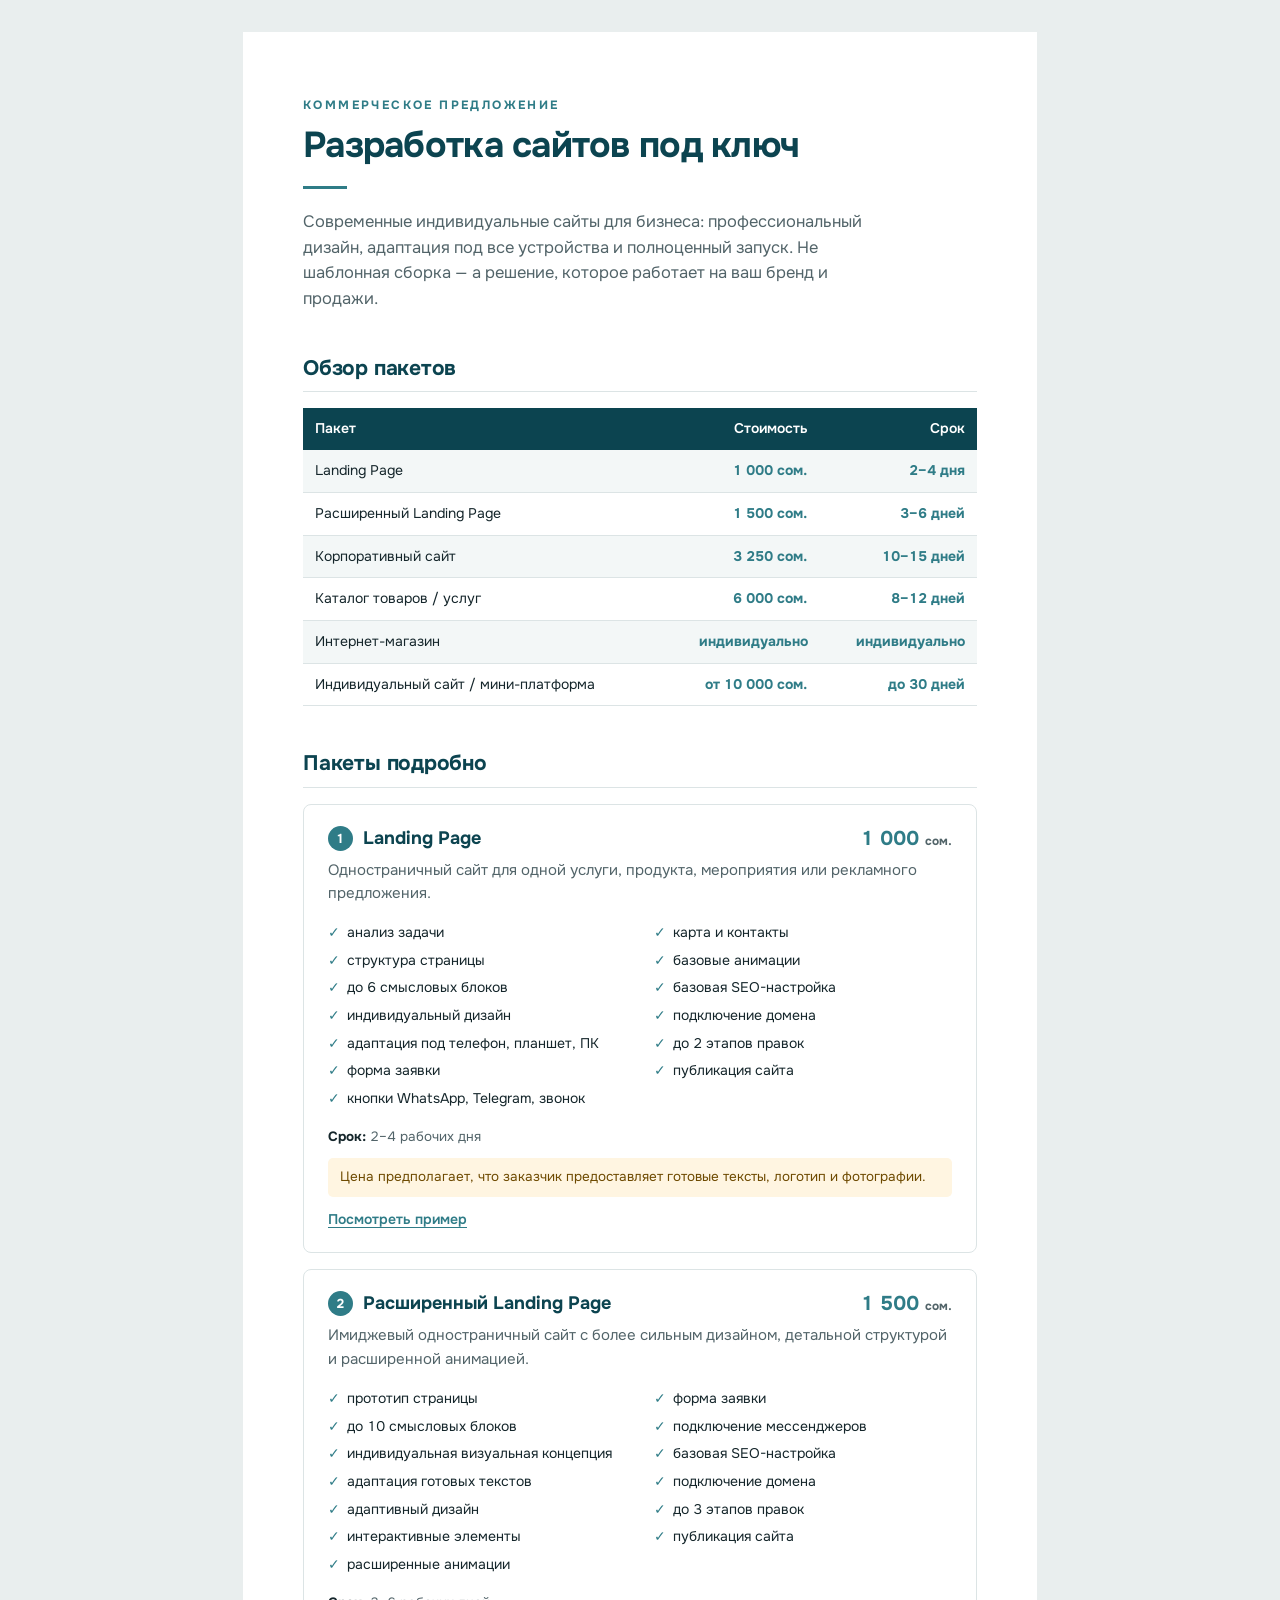
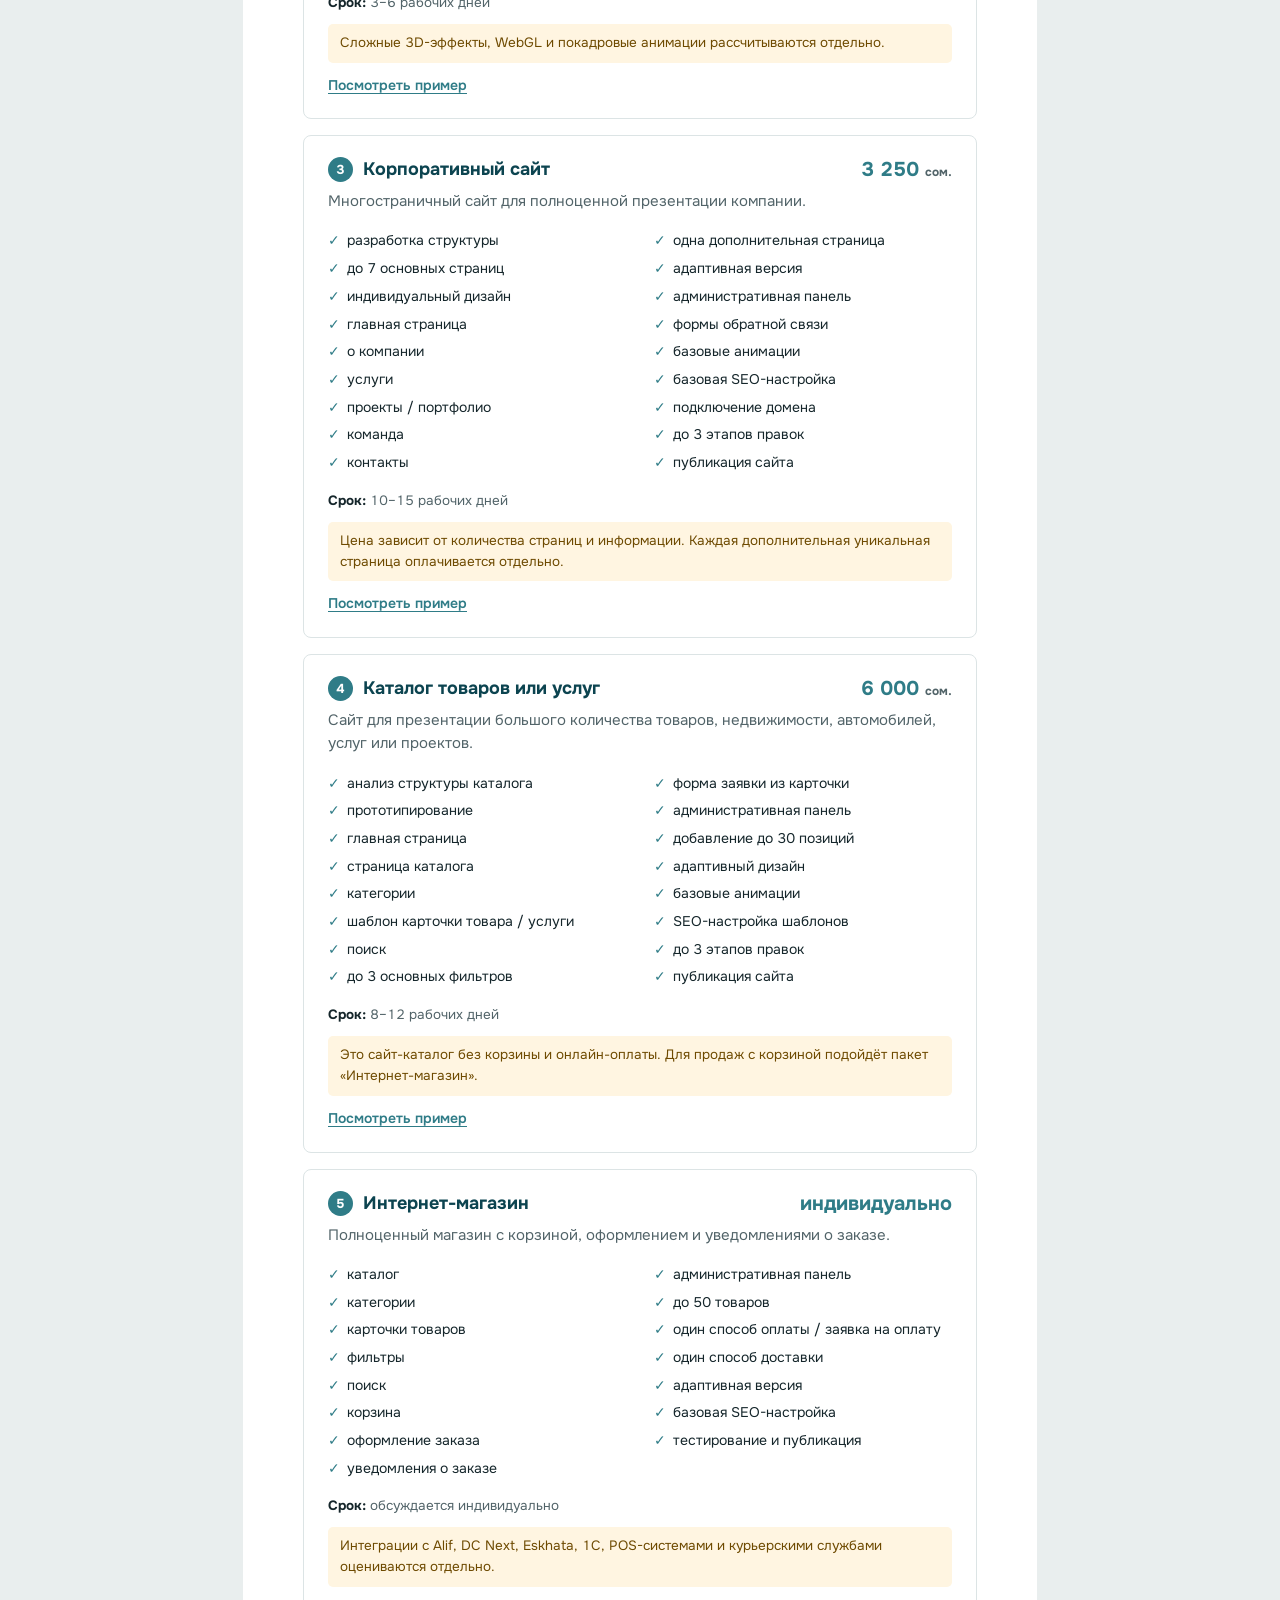
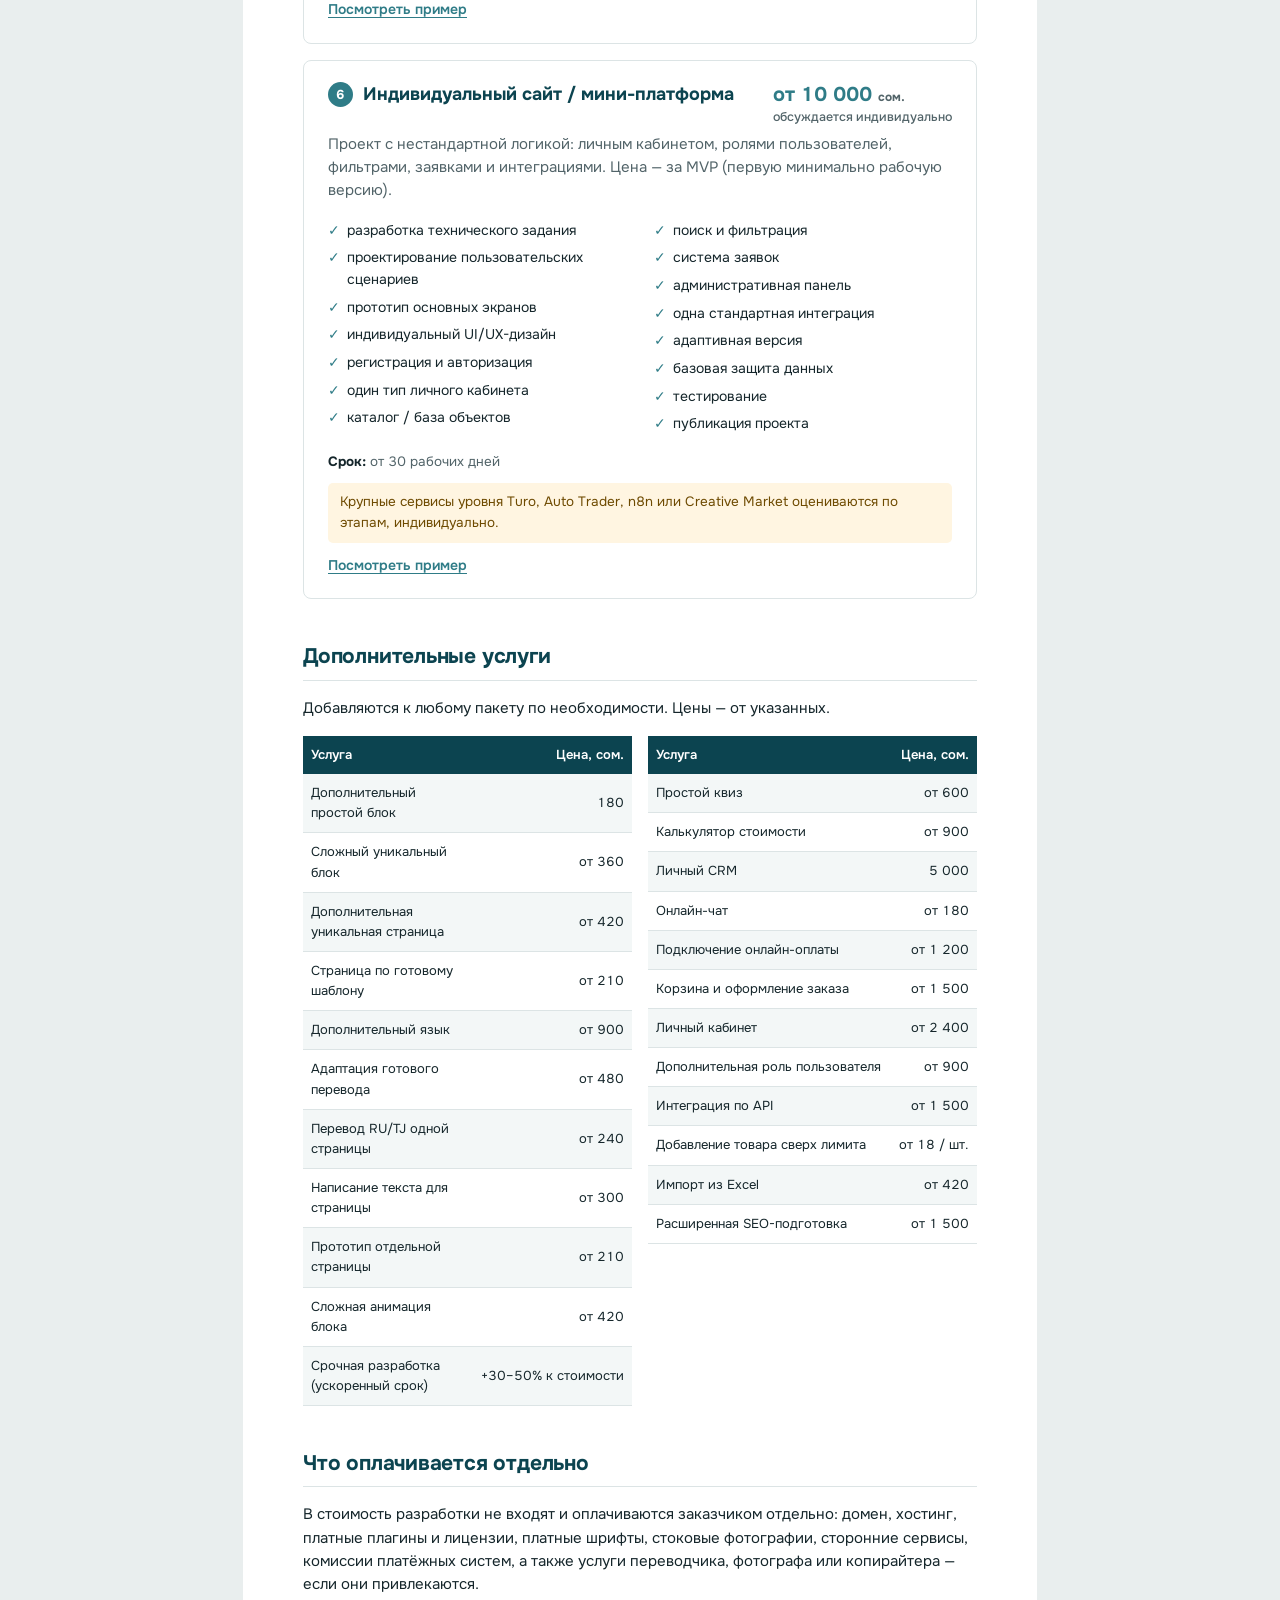
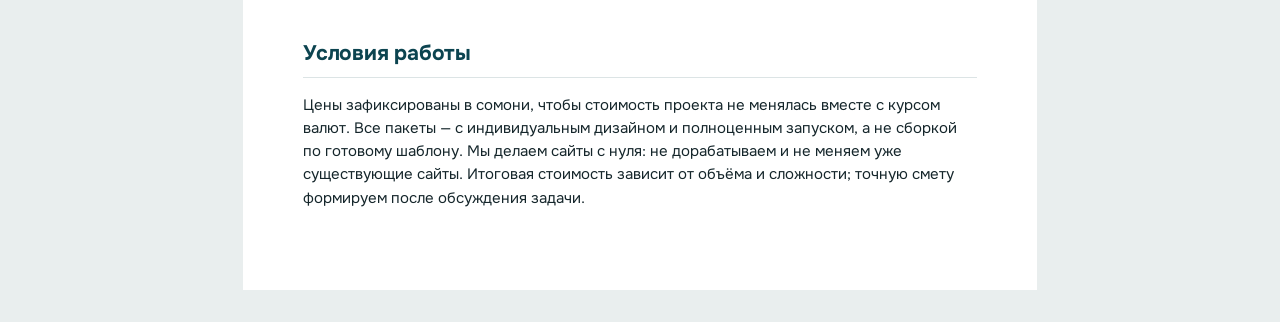
==== index.html @ 345bcbe7 "Add files via upload" ====
<!doctype html>
<html lang="ru">
<head>
<meta charset="utf-8">
<meta name="viewport" content="width=device-width, initial-scale=1">
<title>Разработка сайтов под ключ: коммерческое предложение</title>
<link rel="stylesheet" href="assets/css/fonts.css">
<link rel="stylesheet" href="assets/css/style.css">
</head>
<body>
<main class="sheet">
  <div id="logo"></div>
  <p class="kicker">Коммерческое предложение</p>
  <h1>Разработка сайтов под ключ</h1>
  <div class="rule"></div>
  <p class="lead" id="lead"></p>

  <h2>Обзор пакетов</h2>
  <table>
    <thead><tr><th>Пакет</th><th class="r">Стоимость</th><th class="r">Срок</th></tr></thead>
    <tbody id="overview"></tbody>
  </table>

  <h2 id="packages">Пакеты подробно</h2>
  <div id="details"></div>

  <h2>Дополнительные услуги</h2>
  <p>Добавляются к любому пакету по необходимости. Цены — от указанных.</p>
  <div class="addons" id="addons"></div>

  <h2>Что оплачивается отдельно</h2>
  <p id="extras"></p>

  <h2>Условия работы</h2>
  <p id="terms"></p>
</main>

<script src="assets/js/data.js"></script>
<script src="assets/js/app.js"></script>
</body>
</html>
---- assets/css/fonts.css ----
/* Шрифты лежат локально, сайт не зависит от внешних сервисов */
@font-face{font-family:"Onest";font-weight:100 900;font-display:swap;src:url(../fonts/onest-cyrillic-wght-normal.woff2) format("woff2");unicode-range:U+0301,U+0400-045F,U+0490-0491,U+04B0-04B1,U+2116}
@font-face{font-family:"Onest";font-weight:100 900;font-display:swap;src:url(../fonts/onest-latin-wght-normal.woff2) format("woff2");unicode-range:U+0000-00FF,U+2000-206F,U+20AC,U+2122}
@font-face{font-family:"Manrope";font-weight:100 900;font-display:swap;src:url(../fonts/manrope-cyrillic-wght-normal.woff2) format("woff2");unicode-range:U+0301,U+0400-045F,U+0490-0491,U+04B0-04B1,U+2116}
@font-face{font-family:"Manrope";font-weight:100 900;font-display:swap;src:url(../fonts/manrope-latin-wght-normal.woff2) format("woff2");unicode-range:U+0000-00FF,U+2000-206F,U+20AC,U+2122}
@font-face{font-family:"Unbounded";font-weight:100 900;font-display:swap;src:url(../fonts/unbounded-cyrillic-wght-normal.woff2) format("woff2");unicode-range:U+0301,U+0400-045F,U+0490-0491,U+04B0-04B1,U+2116}
@font-face{font-family:"Unbounded";font-weight:100 900;font-display:swap;src:url(../fonts/unbounded-latin-wght-normal.woff2) format("woff2");unicode-range:U+0000-00FF,U+2000-206F,U+20AC,U+2122}
@font-face{font-family:"Lora";font-weight:100 900;font-display:swap;src:url(../fonts/lora-cyrillic-wght-normal.woff2) format("woff2");unicode-range:U+0301,U+0400-045F,U+0490-0491,U+04B0-04B1,U+2116}
@font-face{font-family:"Lora";font-weight:100 900;font-display:swap;src:url(../fonts/lora-latin-wght-normal.woff2) format("woff2");unicode-range:U+0000-00FF,U+2000-206F,U+20AC,U+2122}
@font-face{font-family:"Nunito";font-weight:100 900;font-display:swap;src:url(../fonts/nunito-cyrillic-wght-normal.woff2) format("woff2");unicode-range:U+0301,U+0400-045F,U+0490-0491,U+04B0-04B1,U+2116}
@font-face{font-family:"Nunito";font-weight:100 900;font-display:swap;src:url(../fonts/nunito-latin-wght-normal.woff2) format("woff2");unicode-range:U+0000-00FF,U+2000-206F,U+20AC,U+2122}
---- assets/css/style.css ----
:root{--accent:#0C4450;--blue:#2F7C87;--ink:#15262B;--muted:#526469;--line:#DCE4E5;--soft:#F3F7F7}
*{box-sizing:border-box;margin:0;padding:0}
body{font-family:Onest,system-ui,sans-serif;color:var(--ink);background:#E9EEEE;font-size:15px;line-height:1.55;font-variant-numeric:tabular-nums}
.sheet{width:100%;max-width:794px;margin:32px auto;padding:64px 60px;background:#fff}
.logo{display:block;height:44px;margin-bottom:32px}
.kicker{font-size:12px;font-weight:700;letter-spacing:.2em;text-transform:uppercase;color:var(--blue)}
h1{margin-top:10px;font-size:36px;line-height:1.15;letter-spacing:-.02em;color:var(--accent)}
.rule{width:44px;height:3px;background:var(--blue);margin:20px 0}
.lead{font-size:16.5px;color:var(--muted);max-width:36em}
h2{margin:44px 0 16px;padding-bottom:10px;border-bottom:1px solid var(--line);font-size:21px;line-height:1.25;letter-spacing:-.01em;color:var(--accent)}
h2+p{margin-bottom:16px}
table{width:100%;border-collapse:collapse;font-size:14px}
th{background:var(--accent);color:#fff;font-weight:600;text-align:left;padding:10px 12px}
td{padding:10px 12px;border-bottom:1px solid var(--line)}
tbody tr:nth-child(odd) td{background:var(--soft)}
.r{text-align:right}
.hl{color:var(--blue);font-weight:700;white-space:nowrap}
.nw{white-space:nowrap}
.pkg{border:1px solid var(--line);border-radius:8px;padding:22px 24px;margin-bottom:16px;break-inside:avoid}
.pkg header{display:flex;justify-content:space-between;align-items:flex-start;gap:20px}
.pkg h3{display:flex;gap:10px;font-size:18px;line-height:1.3;color:var(--accent)}
.n{flex:none;width:25px;height:25px;margin-top:-1px;border-radius:50%;background:var(--blue);color:#fff;font-size:13px;line-height:25px;text-align:center}
.price{font-size:20px;font-weight:700;line-height:1.2;color:var(--blue);white-space:nowrap}
.price small{font-size:12px;color:var(--muted)}
.pnote{display:block;margin-top:3px;font-size:12.5px;font-weight:500;color:var(--muted);text-align:right}
.desc{margin-top:8px;color:var(--muted)}
.pkg ul{list-style:none;columns:2;column-gap:28px;margin-top:14px;font-size:14px}
.pkg li{position:relative;padding:3px 0 3px 19px;break-inside:avoid}
.pkg li::before{content:"✓";position:absolute;left:0;color:var(--blue);font-weight:700}
.term{margin-top:14px;font-size:13.5px;color:var(--muted)}
.term b{color:var(--ink)}
.note{margin-top:10px;padding:9px 12px;border-radius:5px;background:#FFF5E1;color:#6E4A00;font-size:13.5px}
.example{margin-top:12px;font-size:14px;font-weight:600}
.example a{color:var(--blue);text-underline-offset:3px}
.addons{display:grid;grid-template-columns:1fr 1fr;gap:16px;align-items:start}
.addons table{font-size:13px}
.addons th,.addons td{padding:9px 8px}
.addons th{white-space:nowrap}
:focus-visible{outline:3px solid var(--blue);outline-offset:2px}
@media (max-width:640px){
  .sheet{margin:0;padding:32px 16px}
  h1{font-size:29px}
  table{font-size:13.5px}
  .hl{white-space:normal;font-size:12.5px}
  #overview td:first-child{font-size:13px}
  th,td{padding:9px 6px}
  .pkg{padding:18px 16px}
  .pkg header{flex-direction:column;gap:6px}
  .pnote{text-align:left}
  .pkg ul{columns:1}
  .addons{grid-template-columns:1fr}
}
@media print{
  @page{size:A4;margin:14mm}
  body{background:#fff;-webkit-print-color-adjust:exact;print-color-adjust:exact}
  .sheet{max-width:none;margin:0;padding:0}
  .example{display:none}
}
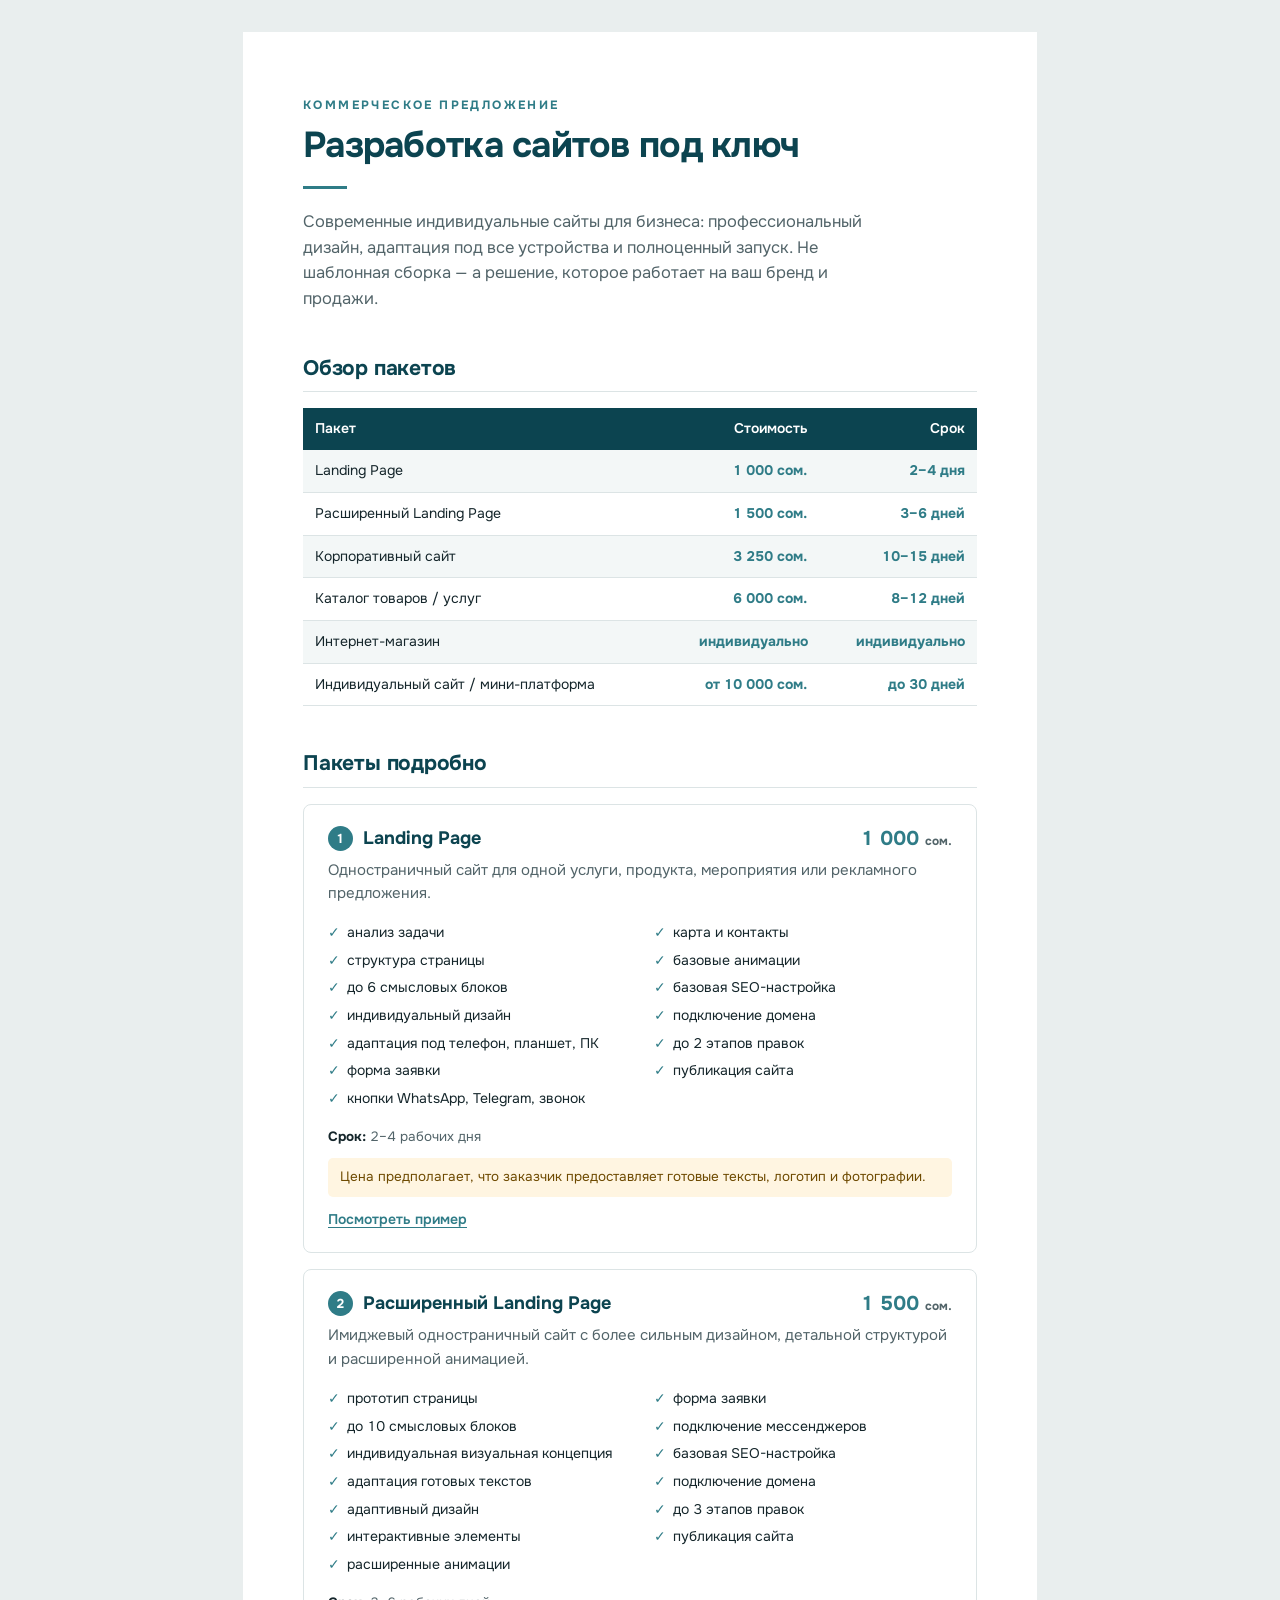
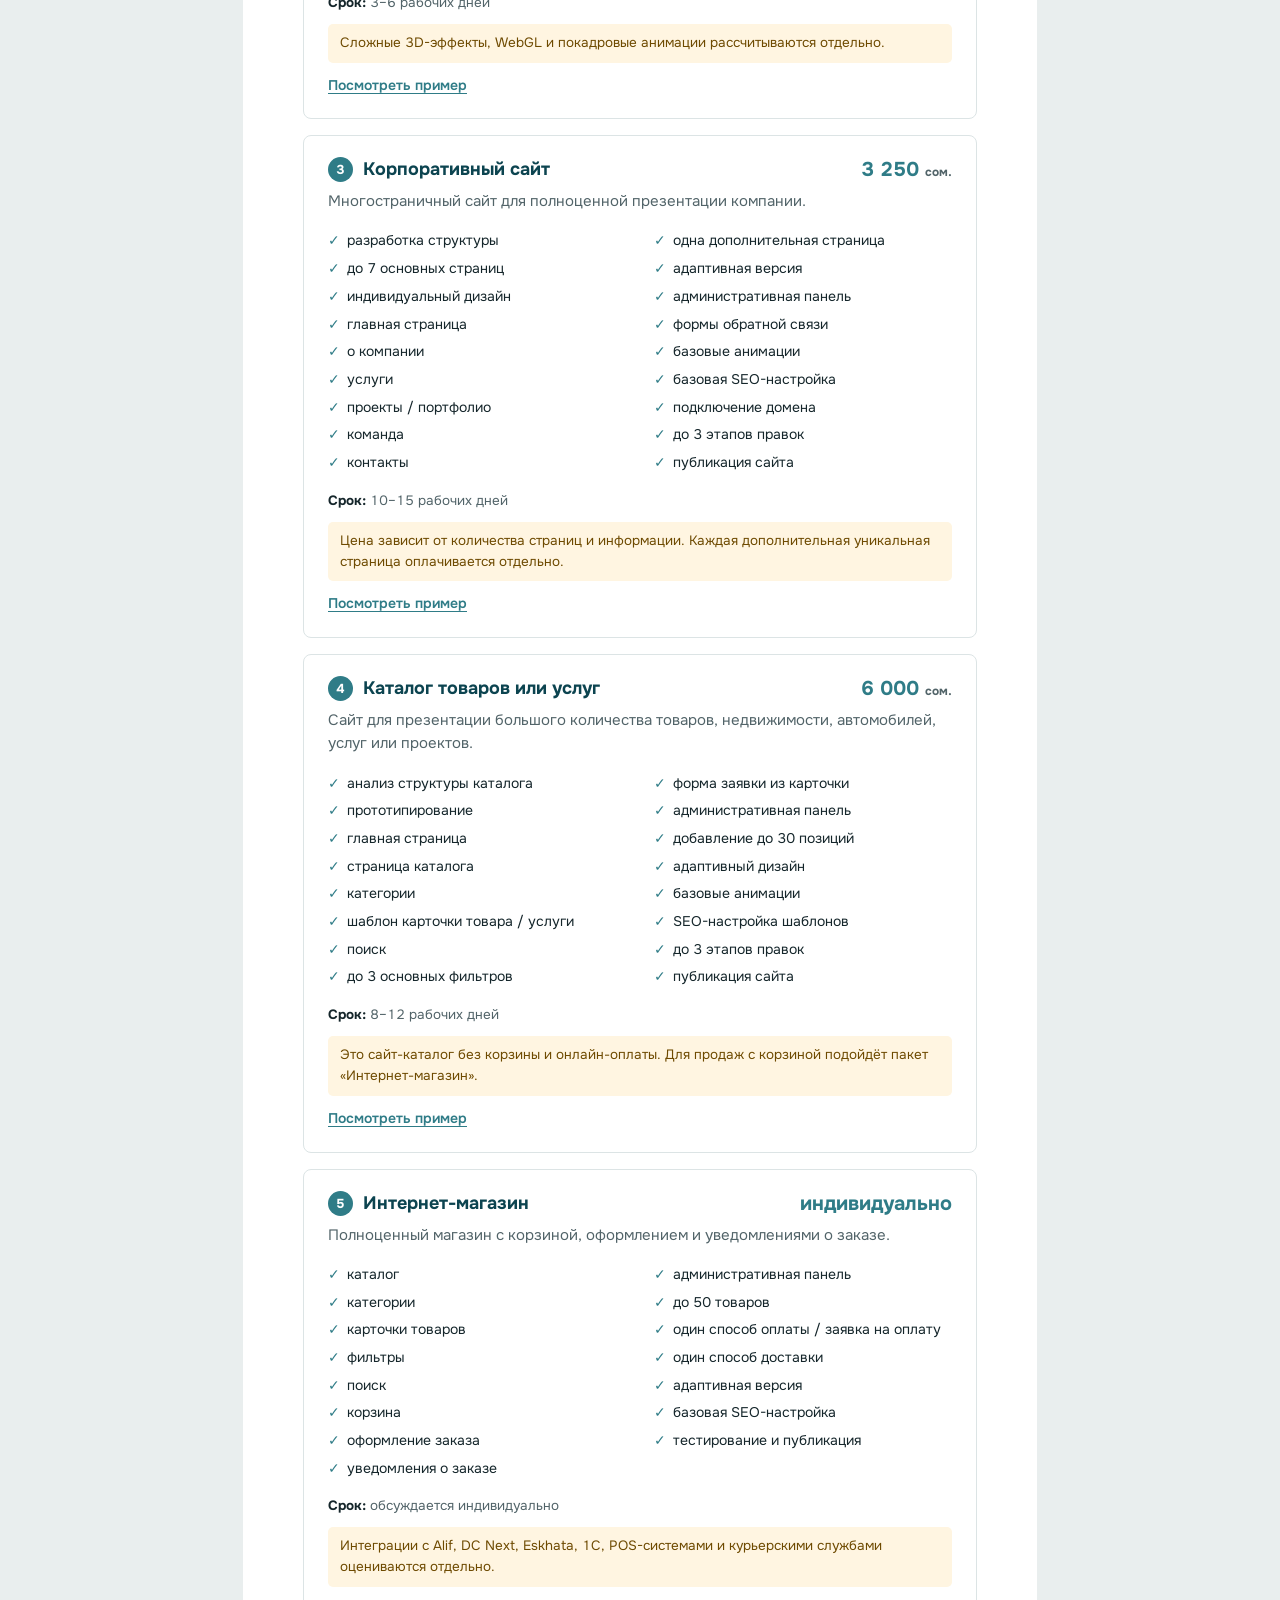
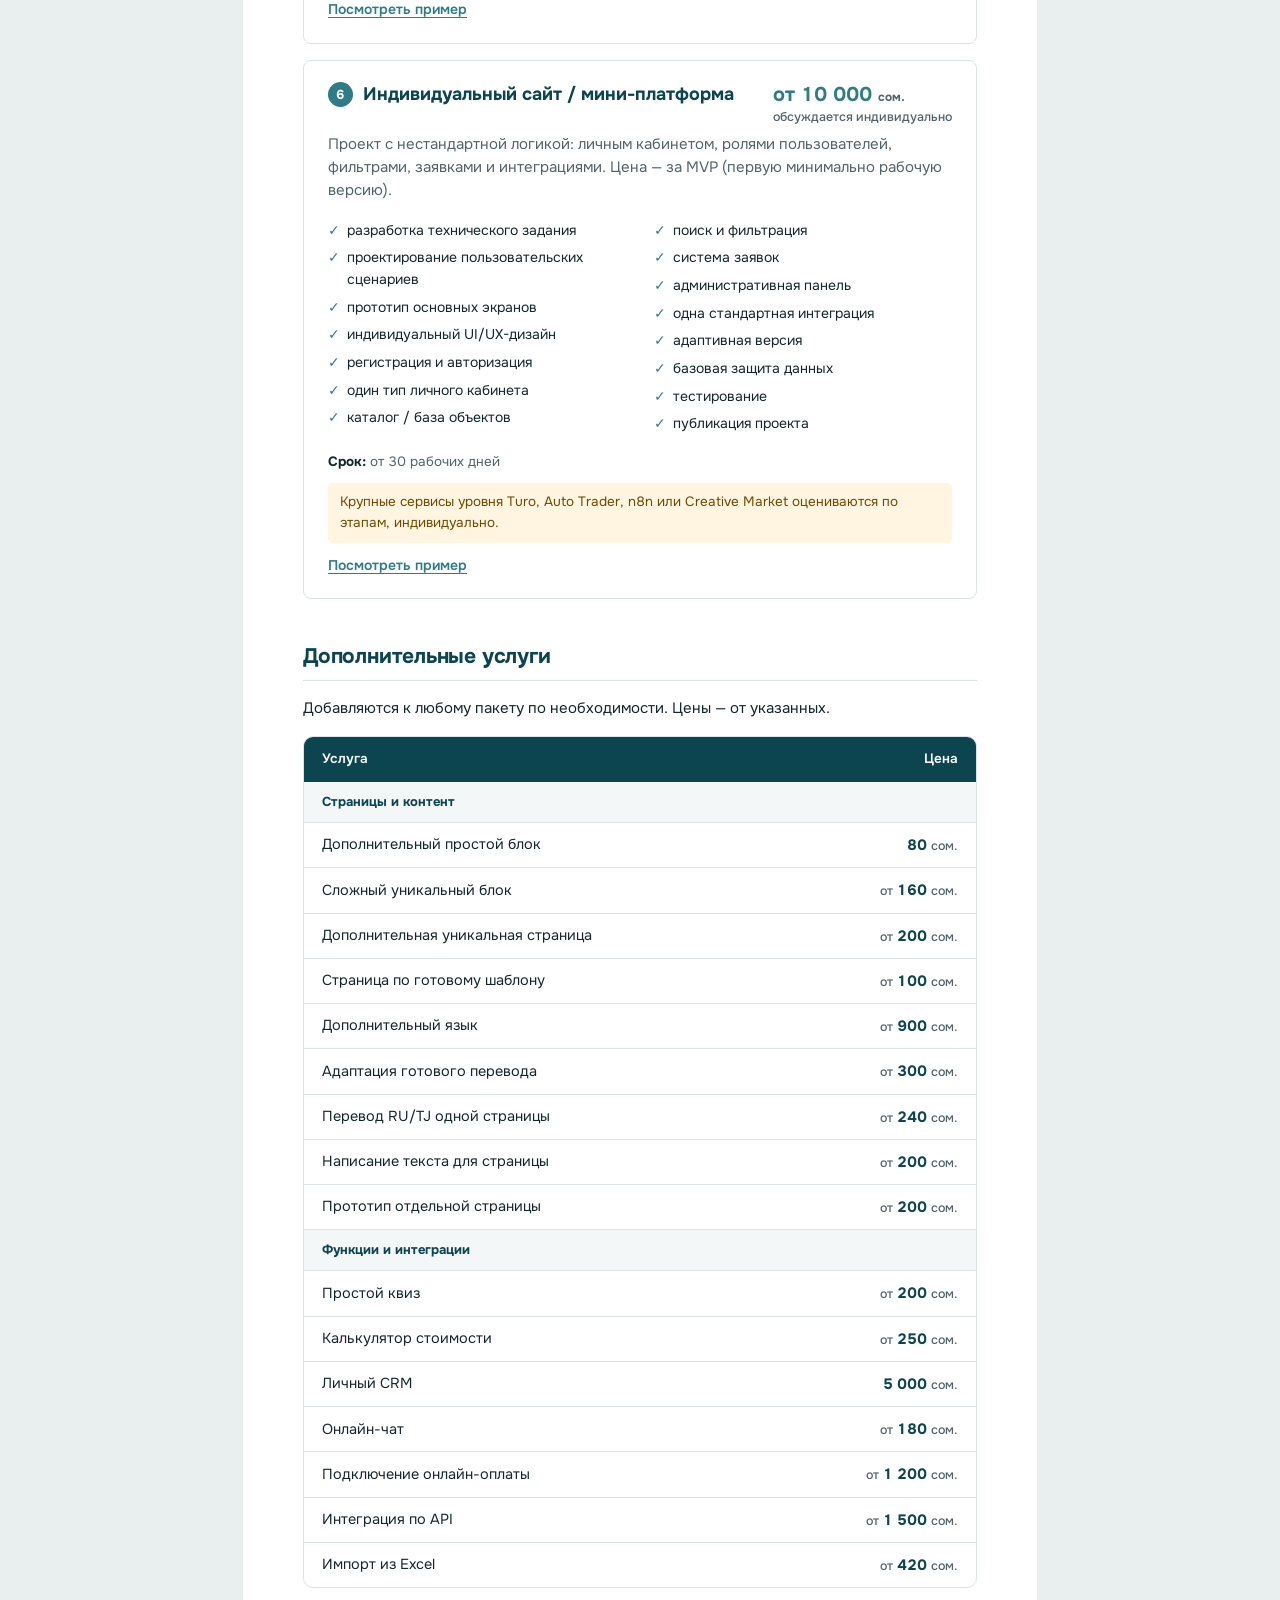
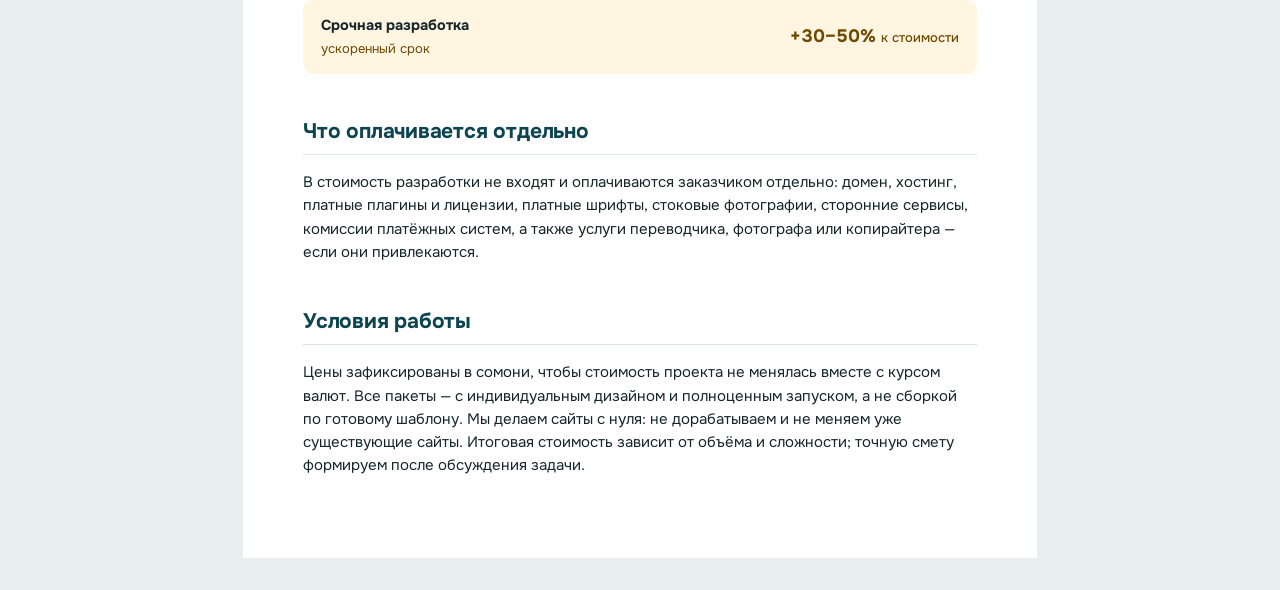
==== commit b21ee461: "Add files via upload" ====
--- a/index.html
+++ b/index.html
@@ -17,7 +17,7 @@
 
   <h2>Обзор пакетов</h2>
   <table>
-    <thead><tr><th>Пакет</th><th class="r">Стоимость</th><th class="r">Срок</th></tr></thead>
+    <thead class="ov-head"><tr><th>Пакет</th><th class="r">Стоимость</th><th class="r">Срок</th></tr></thead>
     <tbody id="overview"></tbody>
   </table>
 
--- a/assets/css/style.css
+++ b/assets/css/style.css
@@ -32,10 +32,21 @@
 .note{margin-top:10px;padding:9px 12px;border-radius:5px;background:#FFF5E1;color:#6E4A00;font-size:13.5px}
 .example{margin-top:12px;font-size:14px;font-weight:600}
 .example a{color:var(--blue);text-underline-offset:3px}
-.addons{display:grid;grid-template-columns:1fr 1fr;gap:16px;align-items:start}
-.addons table{font-size:13px}
-.addons th,.addons td{padding:9px 8px}
-.addons th{white-space:nowrap}
+.svc-wrap{border:1px solid var(--line);border-radius:10px;overflow:hidden}
+.svc{font-size:14.5px}
+.svc thead th{padding:12px 18px;font-size:13.5px}
+.svc .grp th{padding:10px 18px;background:var(--soft);border-bottom:1px solid var(--line);color:var(--accent);font-size:13px;font-weight:700;text-align:left}
+.svc td{padding:12px 18px;line-height:1.35}
+.svc tbody tr td{background:none}
+.svc tbody tr:not(.grp):hover td{background:var(--soft)}
+.svc tbody:last-child tr:last-child td{border-bottom:0}
+.svc .amt{text-align:right;white-space:nowrap;font-size:15px;font-weight:700;color:var(--accent)}
+.amt small{font-size:12.5px;font-weight:500;color:var(--muted)}
+.urgent{display:flex;justify-content:space-between;align-items:center;gap:16px;margin-top:12px;padding:14px 18px;border-radius:10px;background:#FFF5E1;color:#6E4A00}
+.urgent b{display:block;font-size:14.5px;color:var(--ink)}
+.urgent span{font-size:13px}
+.urgent strong{font-size:18px;white-space:nowrap}
+.urgent small{font-size:13px;font-weight:500}
 :focus-visible{outline:3px solid var(--blue);outline-offset:2px}
 @media (max-width:640px){
   .sheet{margin:0;padding:32px 16px}
@@ -48,7 +59,20 @@
   .pkg header{flex-direction:column;gap:6px}
   .pnote{text-align:left}
   .pkg ul{columns:1}
-  .addons{grid-template-columns:1fr}
+  .svc thead th,.svc .grp th,.svc td{padding-left:12px;padding-right:12px}
+  .svc td{padding-top:11px;padding-bottom:11px}
+  .urgent{padding:13px 12px}
+}
+@media (max-width:480px){
+  .ov-head{display:none}
+  #overview{display:block}
+  #overview tr{display:grid;grid-template-columns:1fr auto;gap:2px 12px;padding:11px 10px;border-bottom:1px solid var(--line)}
+  #overview tr:nth-child(odd){background:var(--soft)}
+  #overview td{display:block;padding:0;border:0;background:none}
+  #overview td:first-child{grid-column:1/-1;font-size:14.5px;font-weight:600}
+  #overview .hl{font-size:13.5px}
+  #overview td:nth-child(2){text-align:left}
+  .urgent{flex-direction:column;align-items:flex-start;gap:4px}
 }
 @media print{
   @page{size:A4;margin:14mm}
